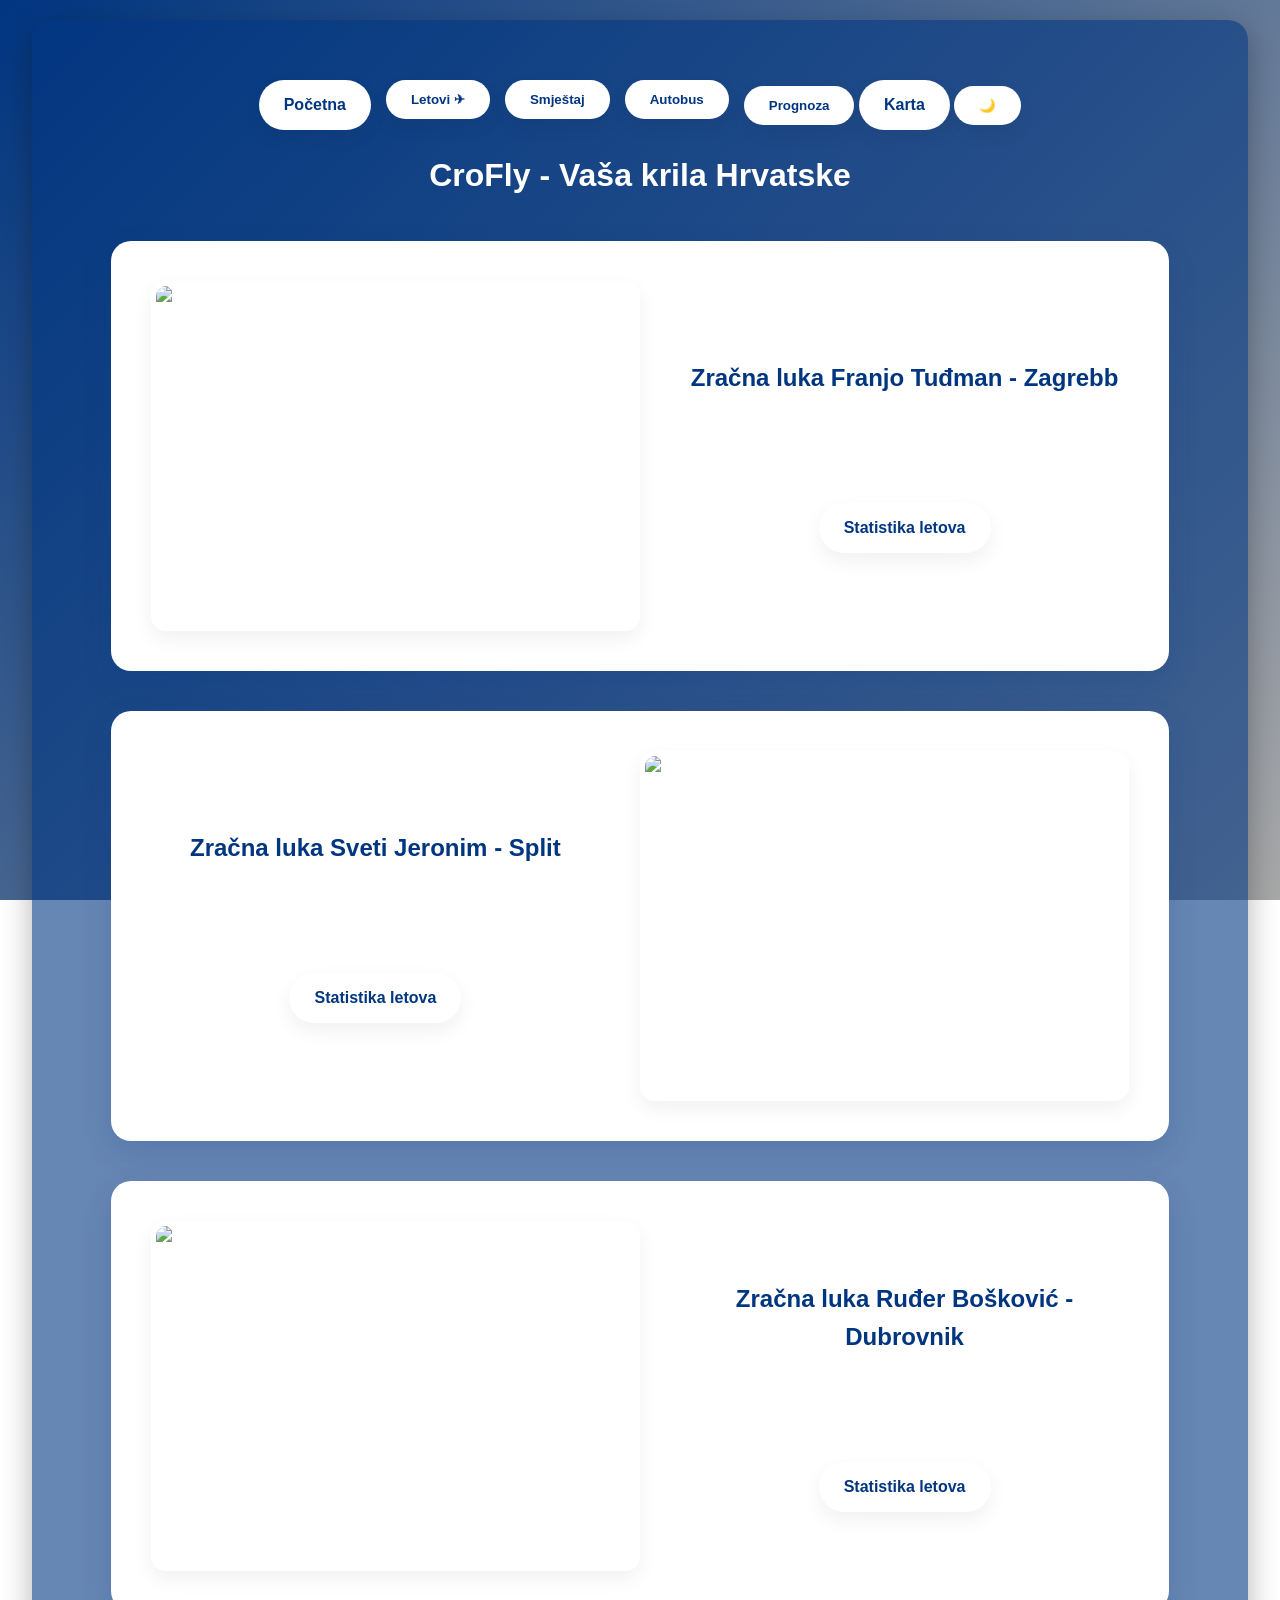
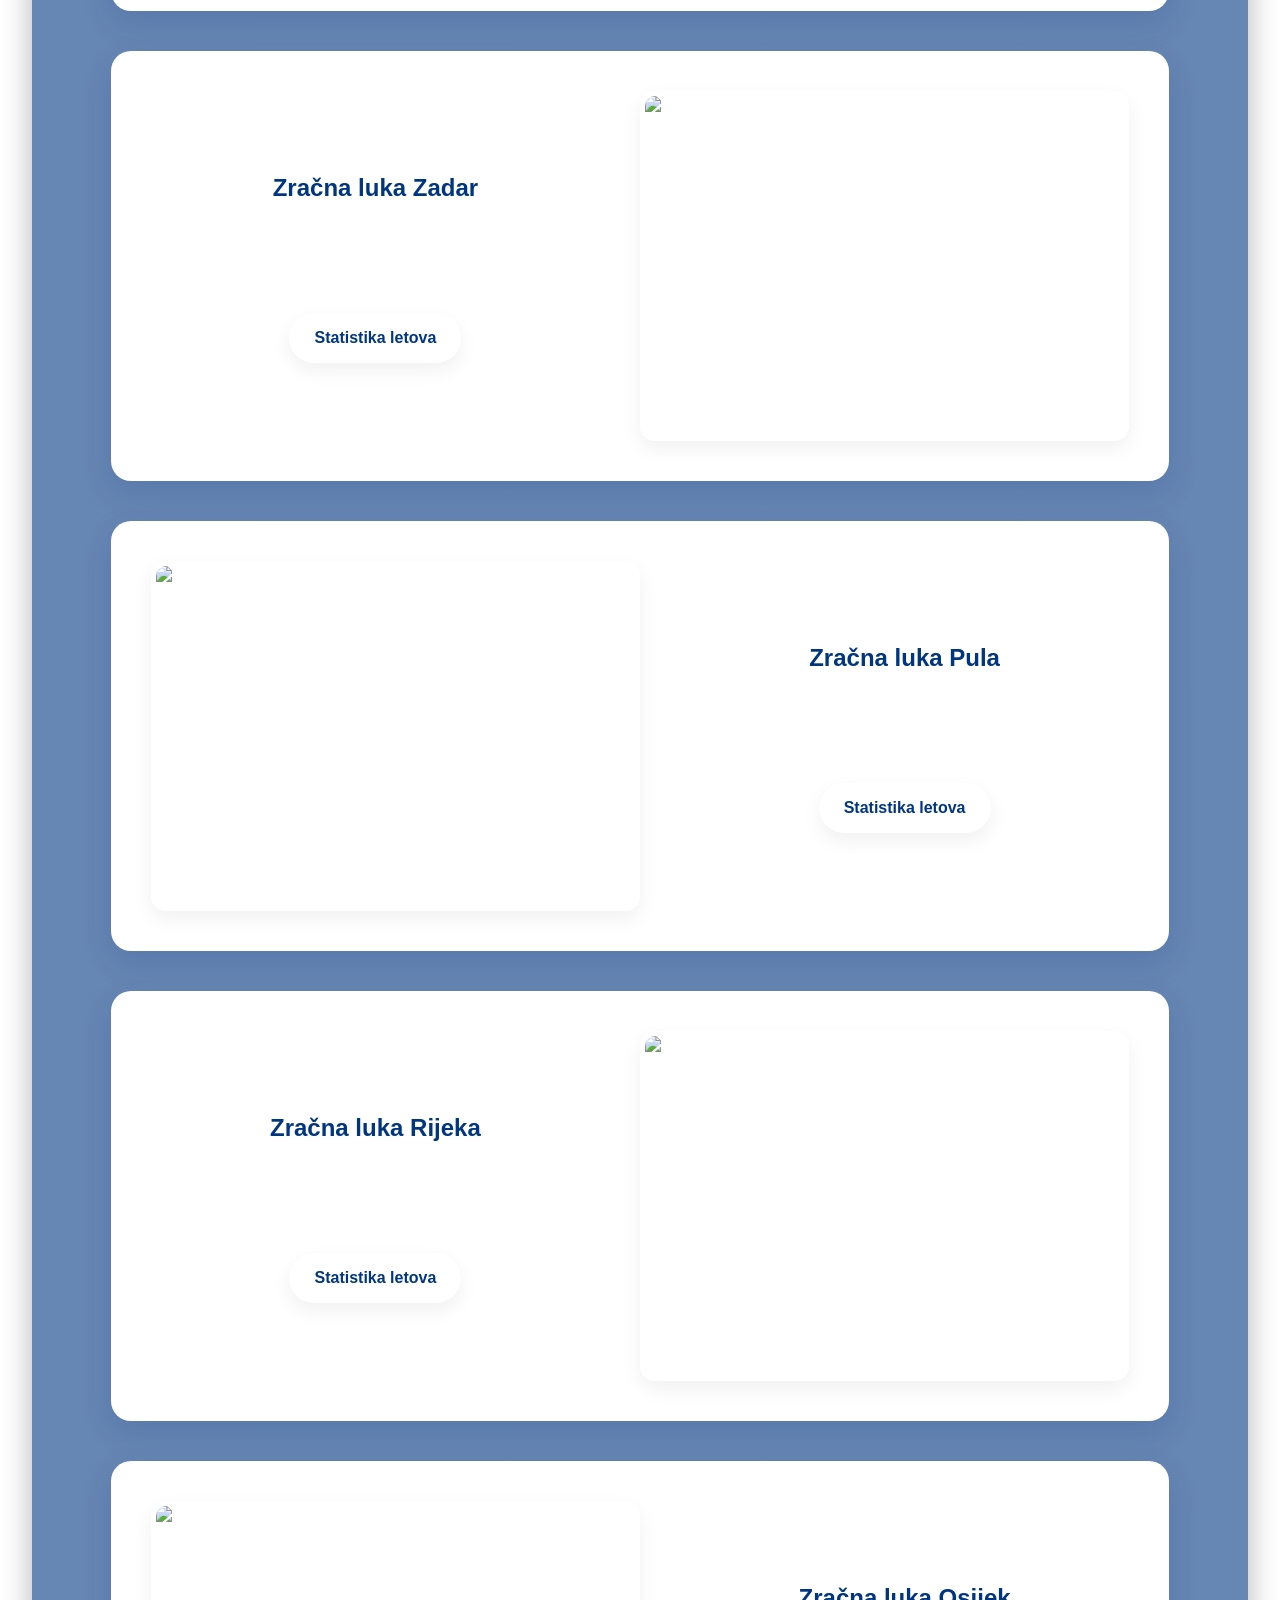
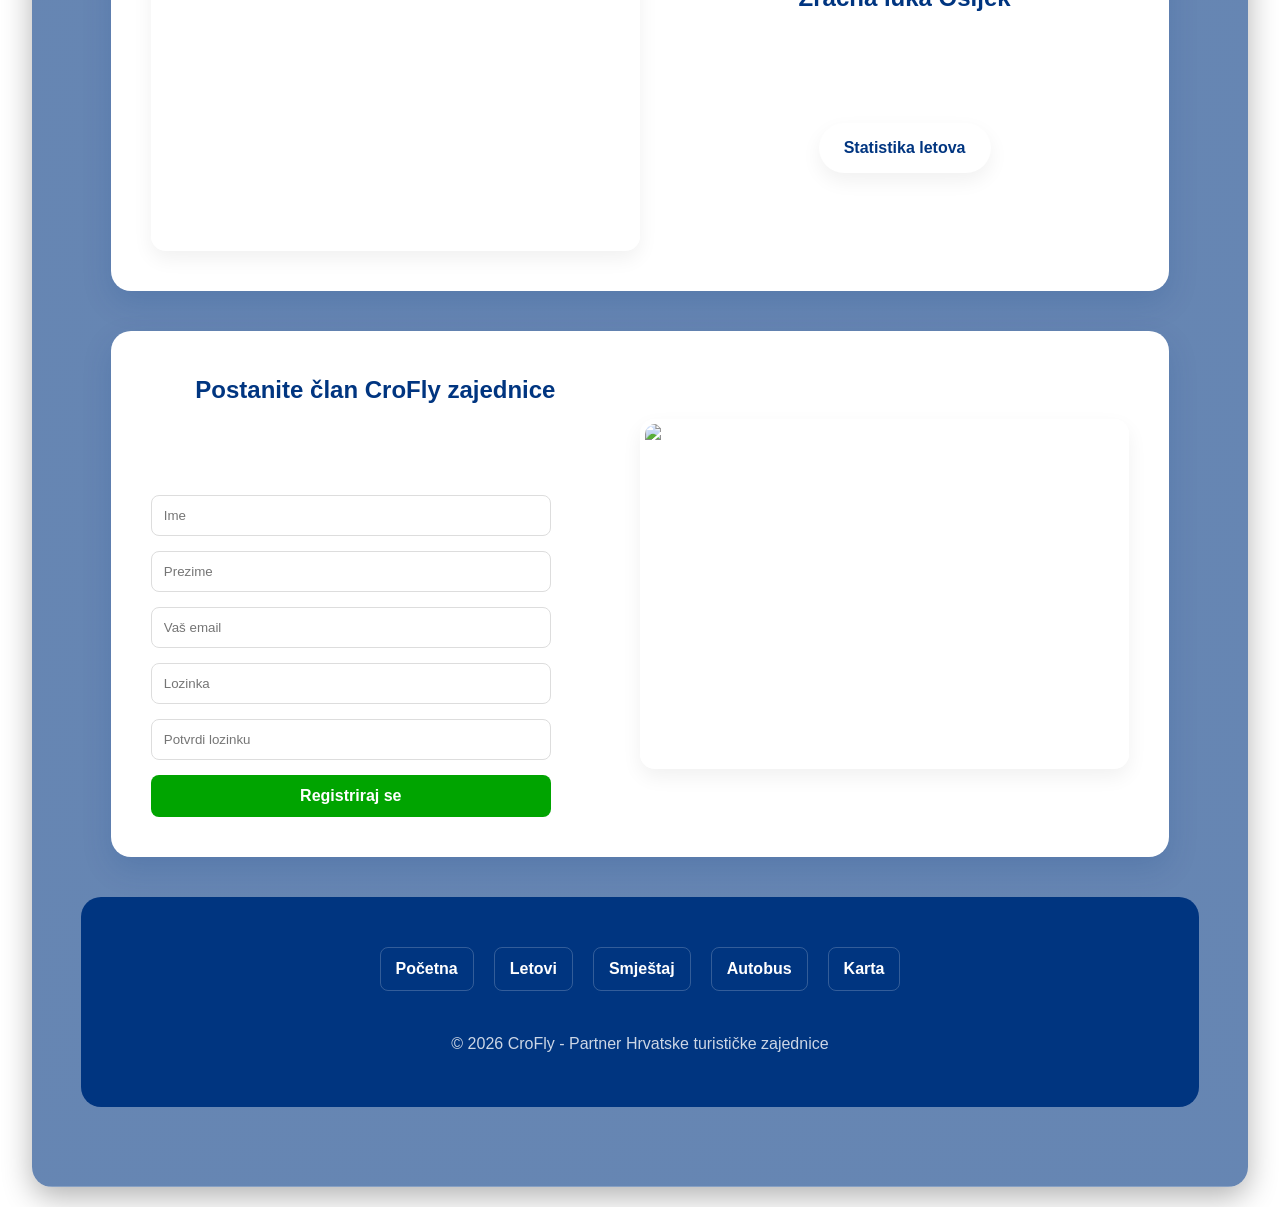
==== index.html @ b4f5ceda "docker update" ====
<!DOCTYPE html>
<html lang="hr">
<head>
    <title>CroFly - Landing Page</title>
    <meta charset="utf-8">
    <meta name="viewport" content="width=device-width, initial-scale=1">
    <link rel="stylesheet" type="text/css" href="styles.css">
</head>
<body>

    <!-- HERO HEADER KONTEJNER -->
    <div class="hero-header">
        <div class="container">
            <div class="nav-box">
                <a href="index.html" class="c-btn">Početna</a>
                <div class="dropdown">
                    <button class="c-btn">Letovi ✈</button>
                    <div class="dropdown-content">
                        <ul>
                            <li><a href="letovi.html#zagreb">Zagreb</a></li>
                            <li><a href="letovi.html#split">Split</a></li>
                            <li><a href="letovi.html#dubrovnik">Dubrovnik</a></li>
                            <li><a href="letovi.html#zadar">Zadar</a></li>
                            <li><a href="letovi.html#pula">Pula</a></li>
                            <li><a href="letovi.html#rijeka">Rijeka</a></li>
                            <li><a href="letovi.html#osijek">Osijek</a></li>
                        </ul>
                    </div>
                </div>
                <div class="dropdown">
                    <button class="c-btn">Smještaj </button>
                    <div class="dropdown-content">
                        <ul>
                            <li><a href="smjestaj.html#zagreb">Zagreb</a></li>
                            <li><a href="smjestaj.html#split">Split</a></li>
                            <li><a href="smjestaj.html#dubrovnik">Dubrovnik</a></li>
                            <li><a href="smjestaj.html#zadar">Zadar</a></li>
                            <li><a href="smjestaj.html#pula">Pula</a></li>
                            <li><a href="smjestaj.html#rijeka">Rijeka</a></li>
                            <li><a href="smjestaj.html#osijek">Osijek</a></li>
                        </ul>
                    </div>
                </div>
                <div class="dropdown">
                    <button class="c-btn">Autobus </button>
                    <div class="dropdown-content">
                        <ul>
                            <li><a href="autobus.html#zagreb">Zagreb</a></li>
                            <li><a href="autobus.html#split">Split</a></li>
                            <li><a href="autobus.html#dubrovnik">Dubrovnik</a></li>
                            <li><a href="autobus.html#zadar">Zadar</a></li>
                            <li><a href="autobus.html#pula">Pula</a></li>
                            <li><a href="autobus.html#rijeka">Rijeka</a></li>
                            <li><a href="autobus.html#osijek">Osijek</a></li>
                        </ul>
                    </div>
                </div>
                 <div class="dropdown">
                    <button class="c-btn">Prognoza </button>
                    <div class="dropdown-content">
                        <ul>
                            <li><a href="prognoza.html#zagreb">Zagreb</a></li>
                            <li><a href="prognoza.html#split">Split</a></li>
                            <li><a href="prognoza.html#dubrovnik">Dubrovnik</a></li>
                            <li><a href="prognoza.html#zadar">Zadar</a></li>
                            <li><a href="prognoza.html#pula">Pula</a></li>
                            <li><a href="prognoza.html#rijeka">Rijeka</a></li>
                            <li><a href="prognoza.html#osijek">Osijek</a></li>
                        </ul>
                    </div>
                <a href="karta.html" class="c-btn">Karta </a>
                <button id="theme-toggle" class="c-btn">🌙</button>
            </div>
        </div>
        <div class="hero-text">
            <h1>CroFly - Vaša krila Hrvatske</h1>
        </div>
    </div>

    <main class="container">

        <!-- 1. ZAGREB -->
        <div class="lp-container">
            <div class="feature-row">
                <div class="feature-image-box">
                    <img src="slike/zagrebletovi.jpg" alt="Zračna luka Zagreb" class="feature-img">
                </div>
                <div class="feature-text">
                    <h2>Zračna luka Franjo Tuđman - Zagrebb</h2>
                    <p>Glavno zrakoplovno čvorište Hrvatske koje povezuje metropolu s najvažnijim svjetskim destinacijama tijekom cijele godine.</p>
                    <a href="letovi.html#zagreb" class="c-btn m-top-40">Statistika letova</a>
                </div>
            </div>
        </div>

        <!-- 2. SPLIT (REVERSE) -->
        <div class="lp-container">
            <div class="feature-row reverse">
                <div class="feature-image-box">
                    <img src="slike/splitletovi.jpg" alt="Zračna luka Split" class="feature-img">
                </div>
                <div class="feature-text">
                    <h2>Zračna luka Sveti Jeronim - Split</h2>
                    <p>Vrata Dalmacije s najvećim brojem putnika tijekom ljetnih mjeseci, spajajući Jadran s ostatkom Europe.</p>
                    <a href="letovi.html#split" class="c-btn m-top-40">Statistika letova</a>
                </div>
            </div>
        </div>

        <!-- 3. DUBROVNIK -->
        <div class="lp-container">
            <div class="feature-row">
                <div class="feature-image-box">
                    <img src="slike/dubrovnikletovi.jpg" alt="Zračna luka Dubrovnik" class="feature-img">
                </div>
                <div class="feature-text">
                    <h2>Zračna luka Ruđer Bošković - Dubrovnik</h2>
                    <p>Ključna točka za međunarodni turizam na krajnjem jugu Hrvatske, poznata po izvrsnim interkontinentalnim vezama.</p>
                    <a href="letovi.html#dubrovnik" class="c-btn m-top-40">Statistika letova</a>
                </div>
            </div>
        </div>

        <!-- 4. ZADAR (REVERSE) -->
        <div class="lp-container">
            <div class="feature-row reverse">
                <div class="feature-image-box">
                    <img src="slike/zadarletovi.jpg" alt="Zračna luka Zadar" class="feature-img">
                </div>
                <div class="feature-text">
                    <h2>Zračna luka Zadar</h2>
                    <p>Brzo rastuće središte u srednjoj Dalmaciji, popularno odredište za niskobudžetne zrakoplovne kompanije.</p>
                    <a href="letovi.html#zadar" class="c-btn m-top-40">Statistika letova</a>
                </div>
            </div>
        </div>

        <!-- 5. PULA -->
        <div class="lp-container">
            <div class="feature-row">
                <div class="feature-image-box">
                    <img src="slike/pulaletovi.jpg" alt="Zračna luka Pula" class="feature-img">
                </div>
                <div class="feature-text">
                    <h2>Zračna luka Pula</h2>
                    <p>Glavna zračna luka u Istri koja omogućuje lak dolazak brojnim turistima koji posjećuju sjeverni Jadran.</p>
                    <a href="letovi.html#pula" class="c-btn m-top-40">Statistika letova</a>
                </div>
            </div>
        </div>

        <!-- 6. RIJEKA (REVERSE) -->
        <div class="lp-container">
            <div class="feature-row reverse">
                <div class="feature-image-box">
                    <img src="slike/rijekaletovi.jpg" alt="Zračna luka Rijeka" class="feature-img">
                </div>
                <div class="feature-text">
                    <h2>Zračna luka Rijeka</h2>
                    <p>Smještena na otoku Krku, ova zračna luka služi kao važna spona za Kvarner i goransko područje.</p>
                    <a href="letovi.html#rijeka" class="c-btn m-top-40">Statistika letova</a>
                </div>
            </div>
        </div>

        <!-- 7. OSIJEK -->
        <div class="lp-container">
            <div class="feature-row">
                <div class="feature-image-box">
                    <img src="slike/osijekletovi.jpg" alt="Zračna luka Osijek" class="feature-img">
                </div>
                <div class="feature-text">
                    <h2>Zračna luka Osijek</h2>
                    <p>Zrakoplovni ulaz u istočnu Hrvatsku, povezujući Slavoniju i Baranju s domaćim i europskim središtima.</p>
                    <a href="letovi.html#osijek" class="c-btn m-top-40">Statistika letova</a>
                </div>
            </div>
        </div>

        <!-- REGISTRACIJA (REVERSE) -->
        <div class="lp-container">
            <div class="feature-row reverse">
                <div class="feature-image-box">
                    <img src="slike/heroletovi.jpg" alt="Članstvo" class="feature-img">
                </div>
                <div class="feature-text">
                    <h2>Postanite član CroFly zajednice</h2>
                    <p>Registrirajte se za pristup statistikama letova i personalizirane obavijesti.</p>
                    <div class="form-container" style="margin-top: 20px; padding: 0; box-shadow: none;">
                        <form id="registrationForm">
                            <div class="input-group">
                                <input type="text" id="firstName" placeholder="Ime" required>
                            </div>
                            <div class="input-group">
                                <input type="text" id="lastName" placeholder="Prezime" required>
                            </div>
                            <div class="input-group">
                                <input type="email" id="email" placeholder="Vaš email" required>
                            </div>
                            <div class="input-group">
                                <input type="password" id="password" placeholder="Lozinka" required minlength="6">
                            </div>
                            <div class="input-group">
                                <input type="password" id="confirmPassword" placeholder="Potvrdi lozinku" required>
                            </div>
                            <p id="errorText" class="error-msg">Lozinke se ne podudaraju!</p>
                            <button type="submit" id="registerBtn">Registriraj se</button>
                        </form>
                    </div>
                </div>
            </div>
        </div>
    </main>

    <footer class="footer-main-container">
        <div class="container t-center">
            <div class="footer-links-grid">
                <a href="index.html" class="footer-link-btn">Početna</a>
                <a href="letovi.html" class="footer-link-btn">Letovi</a>
                <a href="smjestaj.html" class="footer-link-btn">Smještaj</a>
                <a href="autobus.html" class="footer-link-btn">Autobus</a>
                <a href="karta.html" class="footer-link-btn">Karta</a>
            </div>
            <p class="m-top-40" style="color: white; opacity: 0.8;">&copy; 2026 CroFly - Partner Hrvatske turističke zajednice</p>
        </div>
    </footer>

    <script src="main.js"></script>
</div>
    </body>
</html>
---- styles.css ----
/* ==========================================================================
   1. VARIJABLE I TEME
   ========================================================================== */
:root {
    --primary-blue: #003580;
    --secondary-blue: #0056b3;
    --accent-blue: #00b4d8;
    --bg-color: #f0f4f8; 
    --card-bg: #ffffff;
    --text-main: #1a1a1a;
    --light-blue: #eef2f7;
    --light-grey: #f4f4f4;
    --dark-grey: #333;
    
    --shadow-soft: 0 8px 20px rgba(0, 0, 0, 0.06);
    --shadow-strong: 0 12px 30px rgba(0, 53, 128, 0.15);
}

[data-theme="dark"] {
    --bg-color: #0b0e14;
    --card-bg: #1a1f26;
    --text-main: #e0e6ed;
    --primary-blue: #001a3d;
    --shadow-soft: 0 8px 20px rgba(0, 0, 0, 0.3);
    --shadow-strong: 0 12px 30px rgba(0, 0, 0, 0.5);
    --light-blue: #2c3440;
}

/* ==========================================================================
   2. GLOBALNI RESET
   ========================================================================== */
* {
    margin: 0;
    padding: 0;
    box-sizing: border-box;
    font-family: 'Poppins', 'Segoe UI', sans-serif;
}

body {
    background: linear-gradient(135deg, #003580 0%, #a8a8a8 100%);
    background-attachment: fixed;
    color: var(--text-main);
    transition: all 0.3s ease;
    line-height: 1.6;
    min-height: 100vh;
    display: flex;
    flex-direction: column;
}

/* ==========================================================================
   3. LAYOUT OBJEKTI
   ========================================================================== */
.container {
    width: 90%;
    margin: 0 auto;
    max-width: 1200px;
}

.lp-container {
    max-width: 1100px;
    margin: 40px auto;
    background: var(--card-bg);
    border-radius: 20px;
    box-shadow: var(--shadow-strong);
    overflow: hidden;
    padding: 40px;
}

.t-center { text-align: center; }
.m-top-40 { margin-top: 40px; }
.p-30 { padding: 30px; }

/* ==========================================================================
   4. HEADER (HERO SEKCIJA)
   ========================================================================== */
.hero-header {
    width: 95%;
    max-width: 1300px;
    margin: 20px auto;
    background-image: linear-gradient(rgba(0, 53, 128, 0.6), rgba(0, 53, 128, 0.6)), url('slike/heroletovi.jpg');
    background-size: cover;
    background-position: center;
    border-radius: 20px;
    padding: 60px 20px;
    box-shadow: 0 10px 30px rgba(0,0,0,0.3);
    text-align: center;
    color: white;
}

.nav-box {
    display: flex;
    flex-direction: row; 
    justify-content: center;
    gap: 15px;
    margin-bottom: 20px;
    flex-wrap: wrap;
}

/* ==========================================================================
   5. GUMBI I DROPDOWN
   ========================================================================== */
.c-btn {
    background-color: white;
    color: var(--primary-blue);
    padding: 12px 25px;
    border-radius: 50px;
    font-weight: 700;
    transition: 0.3s ease;
    box-shadow: var(--shadow-soft);
    border: none;
    cursor: pointer;
    text-decoration: none;
    display: inline-flex;
    align-items: center;
    justify-content: center;
}

.c-btn:hover {
    transform: translateY(-5px);
    box-shadow: var(--shadow-strong);
    background-color: var(--light-grey);
}

.dropdown {
    position: relative;
    display: inline-block;
}

.dropdown-content {
    display: none; 
    position: absolute;
    top: 100%; 
    left: 50%;
    transform: translateX(-50%); 
    background-color: white;
    min-width: 200px;
    box-shadow: var(--shadow-strong);
    border-radius: 12px;
    z-index: 1001;
    overflow: hidden;
    padding-top: 10px; 
    margin-top: 0;     
}

.dropdown-content::before {
    content: "";
    position: absolute;
    top: -15px; 
    left: 0;
    width: 100%;
    height: 20px;
    background: transparent;
}

.dropdown:hover .dropdown-content {
    display: block; 
}

/* ==========================================================================
   6. CIK-CAK RASPORED (AUTOBUSNA STRANICA)
   ========================================================================== */
.feature-row {
    display: flex;
    align-items: center;
    gap: 40px;
}

.feature-row.reverse { 
    flex-direction: row-reverse; 
}

.feature-image-box {
    width: 50%;
    height: 350px; 
    overflow: hidden;
    border-radius: 15px;
    box-shadow: var(--shadow-soft);
    border: 5px solid white; 
    flex-shrink: 0;
}

.feature-img {
    width: 100%;
    height: 100%;
    object-fit: cover; 
    transition: transform 0.5s ease;
    display: block;
}

.feature-image-box:hover .feature-img {
    transform: scale(1.1); 
}

.feature-text {
    width: 50%;
}

.feature-text h2 {
    color: var(--primary-blue);
    margin-bottom: 15px;
}

/* ==========================================================================
   7. REGISTRACIJA I FORMA
   ========================================================================== */
.form-container {
    background: #fff;
    padding: 30px;
    border-radius: 15px;
    width: 100%;
    max-width: 400px;
    box-shadow: var(--shadow-soft);
}

.input-group input {
    width: 100%;
    padding: 12px;
    margin-bottom: 15px;
    border: 1px solid #ddd;
    border-radius: 8px;
    outline: none;
}

#registerBtn {
    width: 100%;
    background-color: #00a400;
    color: white;
    padding: 12px;
    border: none;
    border-radius: 8px;
    font-weight: bold;
    font-size: 1rem;
    cursor: pointer;
    transition: 0.3s;
}

#registerBtn:hover {
    background-color: #008a00;
}

.error-msg {
    color: #f02849;
    font-size: 0.9rem;
    margin-bottom: 10px;
    display: none;
}

/* ==========================================================================
   8. FOOTER (TAMNOPLAVI IZDVOJENI BOX)
   ========================================================================== */
.footer-main-container {
    background-color: var(--primary-blue) !important;
    color: white;
    width: 95%;
    max-width: 1300px;
    margin: 40px auto 20px auto;
    padding: 50px 20px;
    border-radius: 20px;
    text-align: center;
    margin-top: auto; 
}

.footer-links-grid {
    display: flex;
    justify-content: center;
    gap: 20px;
    flex-wrap: wrap;
    margin-bottom: 20px;
}

.footer-link-btn {
    color: white;
    text-decoration: none;
    font-weight: 600;
    padding: 8px 15px;
    border: 1px solid rgba(255,255,255,0.2);
    border-radius: 8px;
    transition: 0.3s;
}

.footer-link-btn:hover {
    transform: translateY(-3px);
    background: rgba(255,255,255,0.1);
}

/* ==========================================================================
   9. MOBILNA PRILAGODBA
   ========================================================================== */
@media (max-width: 768px) {
    .nav-box { flex-direction: column; }
    
    .feature-row, 
    .feature-row.reverse { 
        flex-direction: column; 
        text-align: center; 
        gap: 20px;
    }
    
    .feature-image-box { 
        width: 100%; 
        height: 250px; 
    }
    
    .feature-text { 
        width: 100%; 
    }

    .hero-header { width: 100%; margin: 0; border-radius: 0; }
}

/* ==========================================================================
   10. TABLICA ZA VREMENSKU PROGNOZU (PROGNOZA STRANICA)
   ========================================================================== */
.weather-table {
    width: 100%;
    max-width: 300px;
    border-collapse: collapse;
    margin-top: 15px;
    background: var(--light-blue);
    border-radius: 10px;
    overflow: hidden;
}

.weather-table td {
    padding: 12px 15px;
    border-bottom: 1px solid rgba(0,0,0,0.05);
    color: var(--text-main);
    font-weight: 500;
}

.weather-table tr:last-child td {
    border-bottom: none;
}

.weather-table td:first-child {
    font-weight: bold;
    color: var(--primary-blue);
    width: 40%;
}  

/* ==========================================================================
   11. STILOVI ZA KARTU (Prilagođeno za OpenStreetMap / Leaflet)
   ========================================================================== */
.map-section {
    padding: 40px 0;
}

.filters-container {
    display: flex;
    flex-wrap: wrap;
    gap: 15px;
    background: var(--card-bg);
    padding: 25px;
    border-radius: 15px;
    margin-bottom: 30px;
    box-shadow: var(--shadow-soft);
    align-items: center;
    justify-content: center;
}

.filter-select {
    padding: 12px;
    border-radius: 8px;
    border: 1px solid var(--secondary-blue);
    background: var(--bg-color);
    color: var(--text-main);
    min-width: 250px; 
    cursor: pointer;
    outline: none;
}

/* KLJUČNO: Leaflet karta mora imati definiranu visinu i ispravan z-index */
#map {
    width: 100%;
    height: 600px;
    border-radius: 20px;
    box-shadow: var(--shadow-strong);
    border: 5px solid white;
    z-index: 1; 
}

/* Stilovi za Airbnb pop-up prozorčiće na karti */
.leaflet-popup-content-wrapper {
    background: var(--card-bg) !important;
    color: var(--text-main) !important;
    border-radius: 12px !important;
    box-shadow: var(--shadow-strong) !important;
    padding: 5px;
}

.leaflet-popup-tip {
    background: var(--card-bg) !important;
}

.leaflet-popup-close-button {
    color: var(--text-main) !important;
    padding: 8px !important;
}

/* ==========================================================================
   12. STILOVI ZA WIKIPEDIA ATRAKCIJE UNUTAR KARTICA GRADOVA
   ========================================================================== */
.wiki-ucitavanje-tekst {
    color: #00a896; 
    margin-top: 15px; 
    font-weight: 500;
}

.wiki-lokalni-prikaz {
    width: 100%;
}

.wiki-lokalna-kartica {
    margin-top: 20px; 
    padding: 15px; 
    background: rgba(0, 168, 150, 0.05); 
    border-left: 4px solid #00a896; 
    border-radius: 4px;
    text-align: left;
}

.wiki-lokalna-kartica h4 {
    color: var(--primary-blue); 
    margin-bottom: 5px;
}

.wiki-lokalna-kartica p {
    font-size: 14px; 
    color: var(--text-main); 
    margin-bottom: 10px;
}

.wiki-saznaj-vise-link {
    font-size: 13px; 
    color: #00a896; 
    font-weight: bold; 
    text-decoration: none;
    display: inline-block;
}

.wiki-saznaj-vise-link:hover {
    color: #007a6e;
    text-decoration: underline;
}

.wiki-greska-tekst {
    color: #f02849;
    font-size: 14px;
    text-align: center;
    margin-top: 20px;
    font-weight: bold;
}

.wiki-gumb-atrakcije {
    background-color: #00a896 !important;
    color: white !important;
}

.wiki-gumb-atrakcije:hover {
    background-color: #007a6e !important;
}

.wiki-gumbovi-kontejner {
    justify-content: flex-start; 
    margin-top: 20px; 
    gap: 10px; 
    display: flex;
}

.wiki-naslov-destinacija {
    color: var(--primary-blue);
}

@media (max-width: 768px) {
    .wiki-lokalna-kartica {
        text-align: center;
    }
    .wiki-sadrzaj-kontejner {
        flex-direction: column;
        align-items: center;
    }
    .wiki-kartica-slika {
        width: 120px !important;
        height: 120px !important;
    }
}

.wiki-sadrzaj-kontejner {
    display: flex;
    gap: 15px;             
    align-items: center;   
    margin-top: 10px;
}

.wiki-tekst-desno {
    flex: 1;
}

/* SMANJIVANJE WIKIPEDIA SLIKE NA TOČNO 4cm x 4cm (~150px) */
.wiki-kartica-slika {
    width: 150px !important;
    height: 150px !important;
    object-fit: cover;     
    border-radius: 8px;
    box-shadow: 0 2px 5px rgba(0,0,0,0.15);
    flex-shrink: 0;        
}
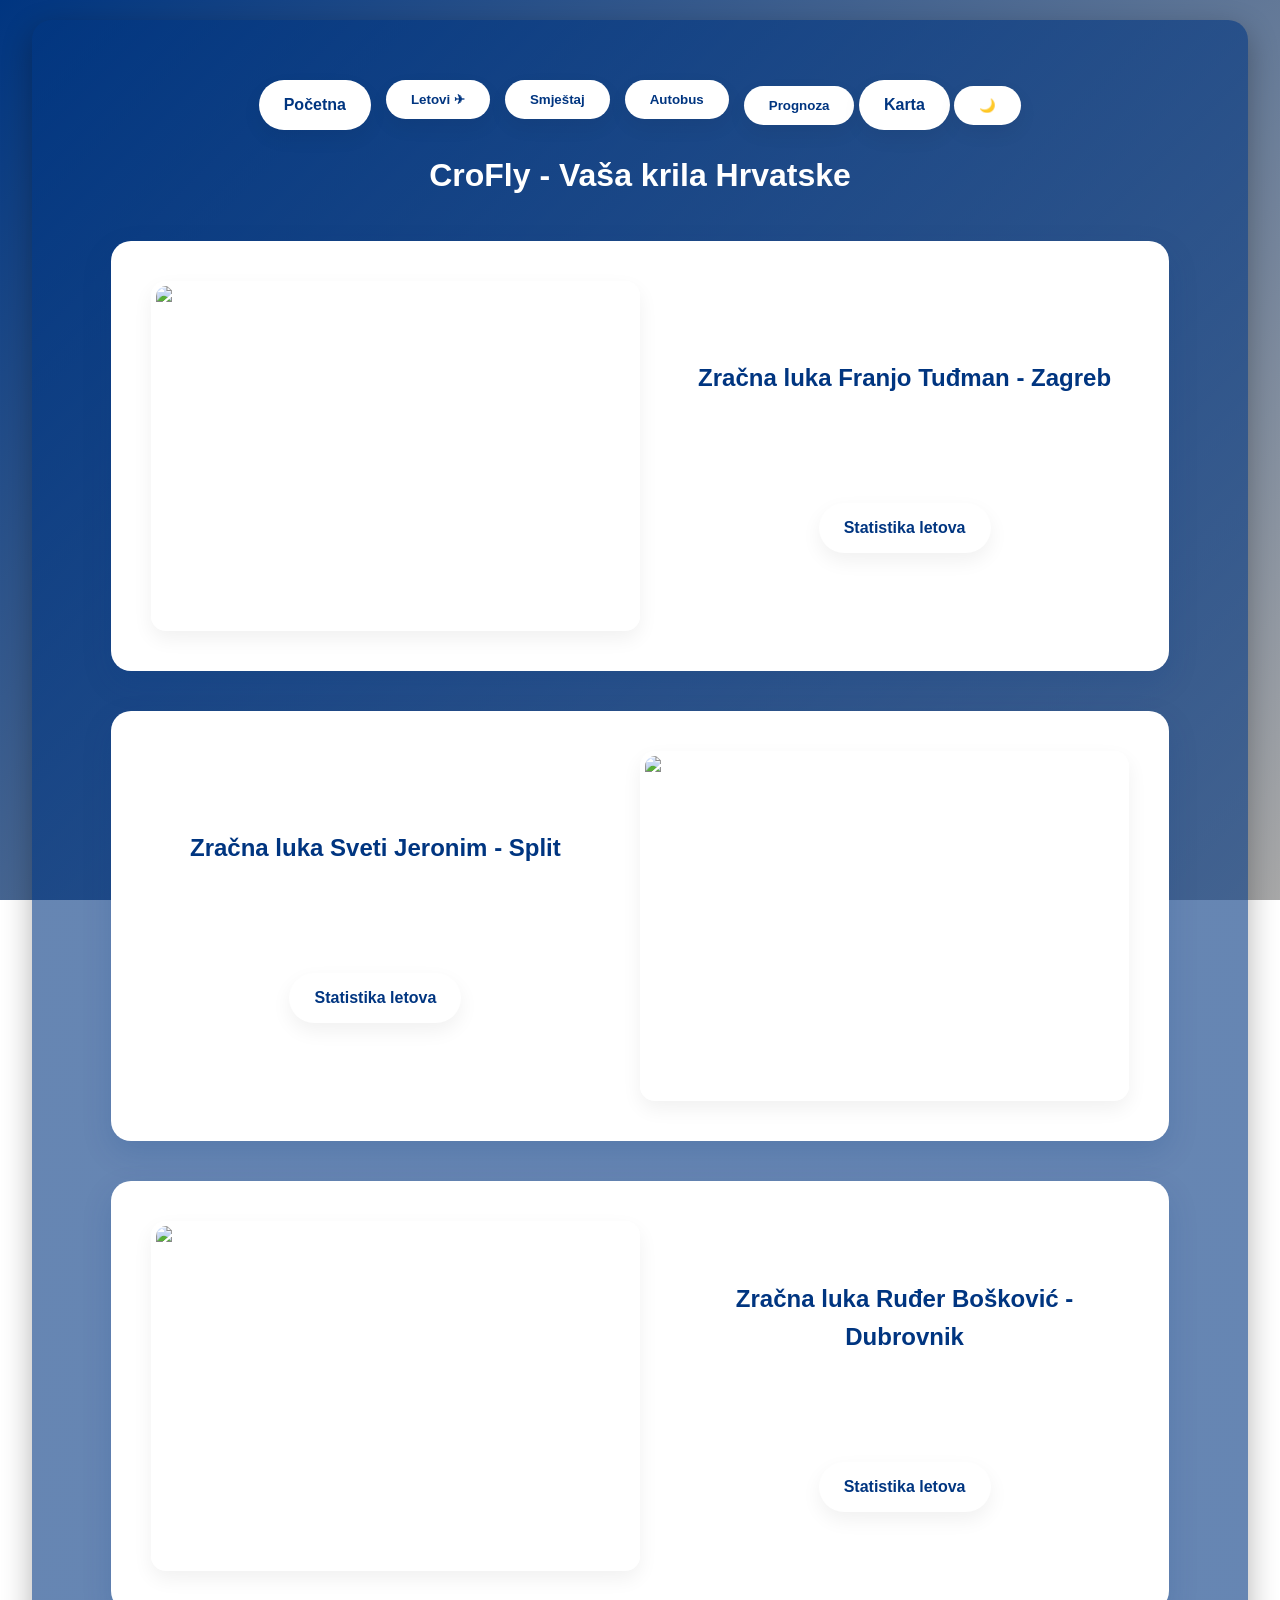
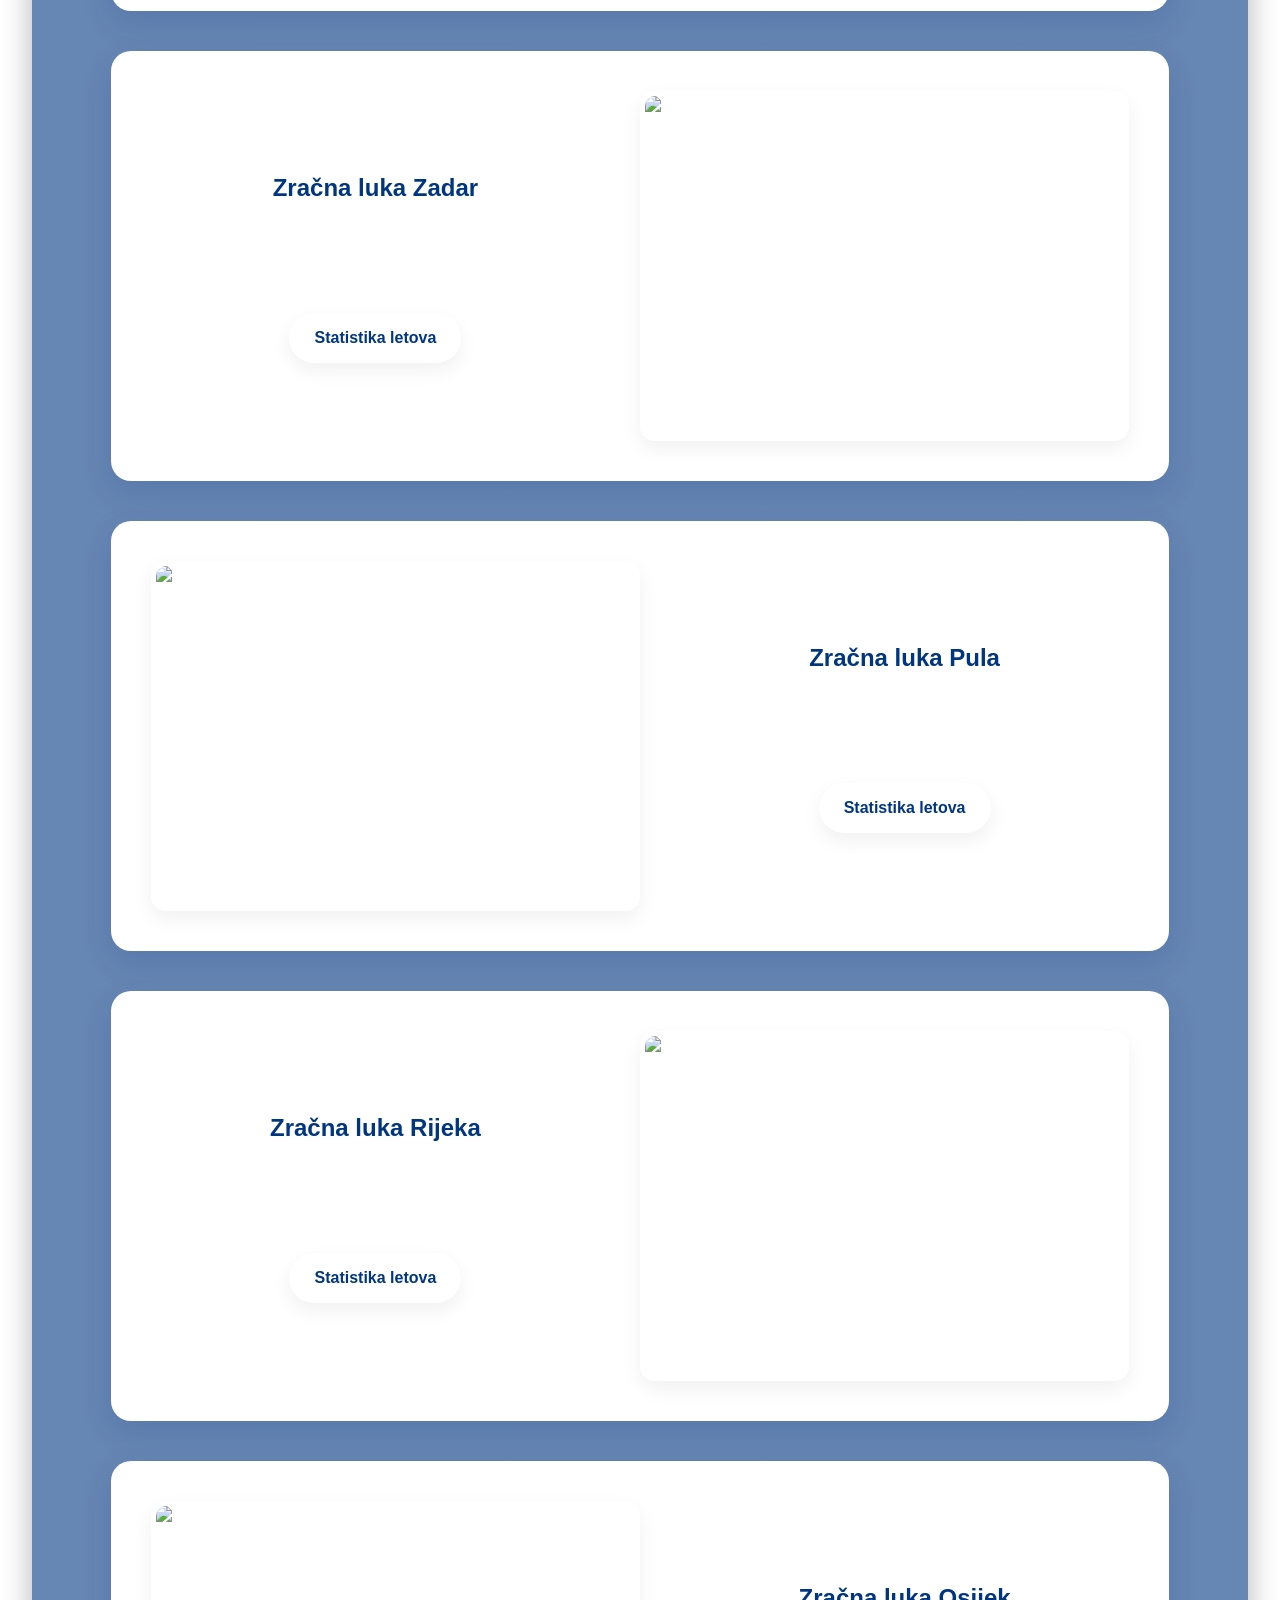
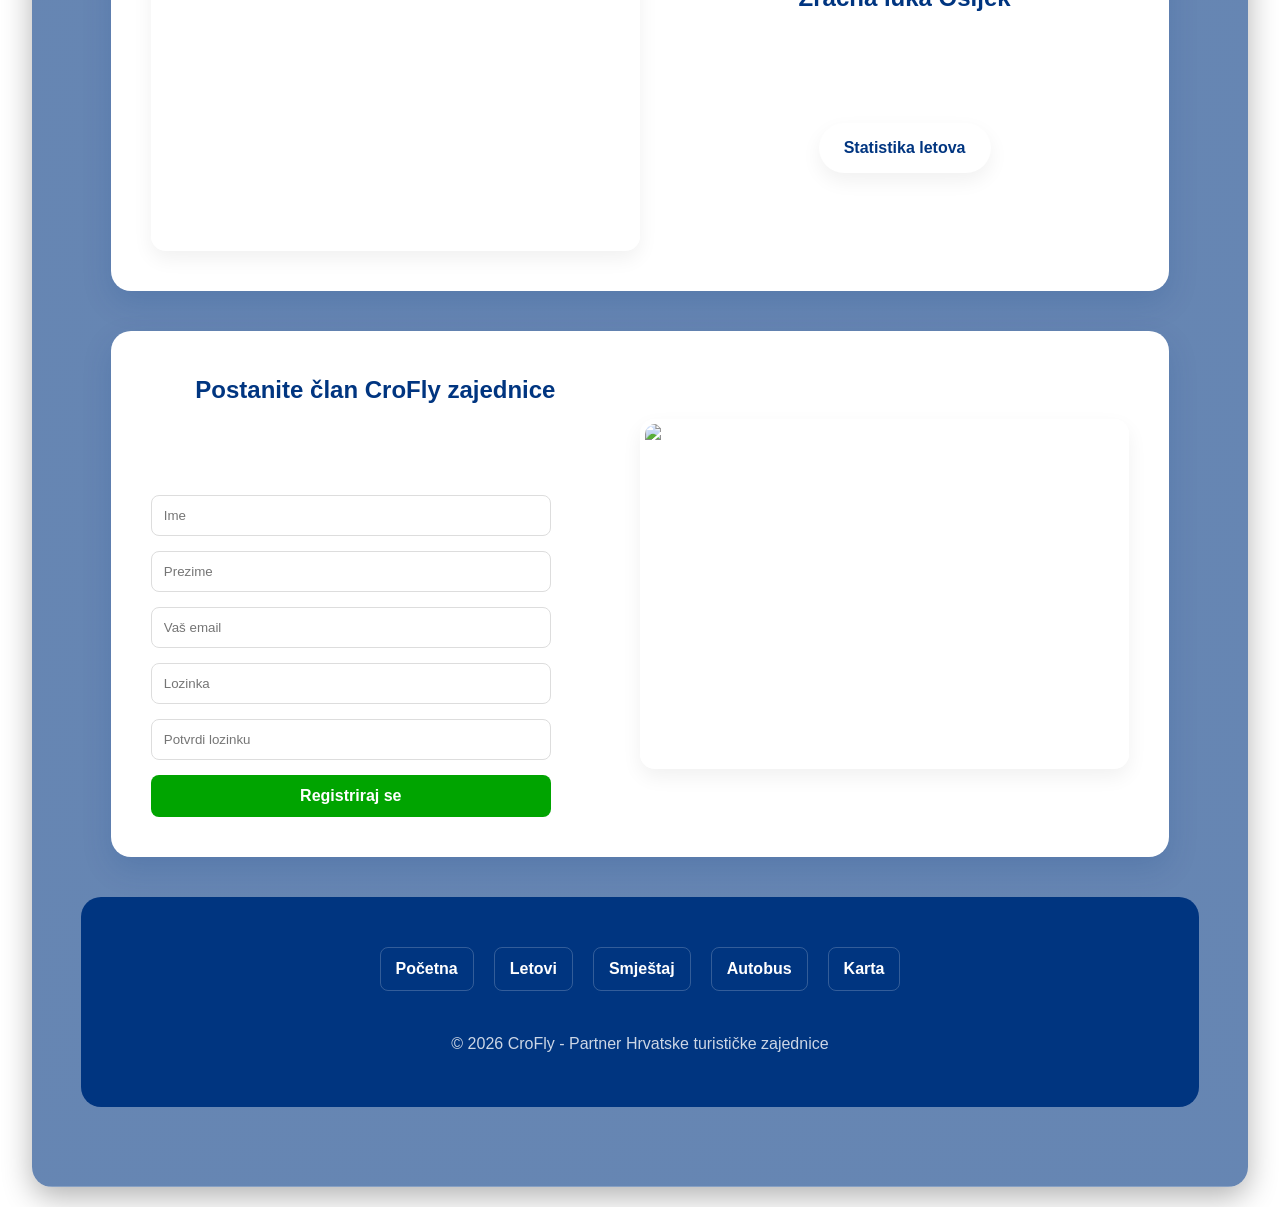
==== commit 928999e2: "docker izmjena" ====
--- a/index.html
+++ b/index.html
@@ -86,7 +86,7 @@
                     <img src="slike/zagrebletovi.jpg" alt="Zračna luka Zagreb" class="feature-img">
                 </div>
                 <div class="feature-text">
-                    <h2>Zračna luka Franjo Tuđman - Zagrebb</h2>
+                    <h2>Zračna luka Franjo Tuđman - Zagreb</h2>
                     <p>Glavno zrakoplovno čvorište Hrvatske koje povezuje metropolu s najvažnijim svjetskim destinacijama tijekom cijele godine.</p>
                     <a href="letovi.html#zagreb" class="c-btn m-top-40">Statistika letova</a>
                 </div>
